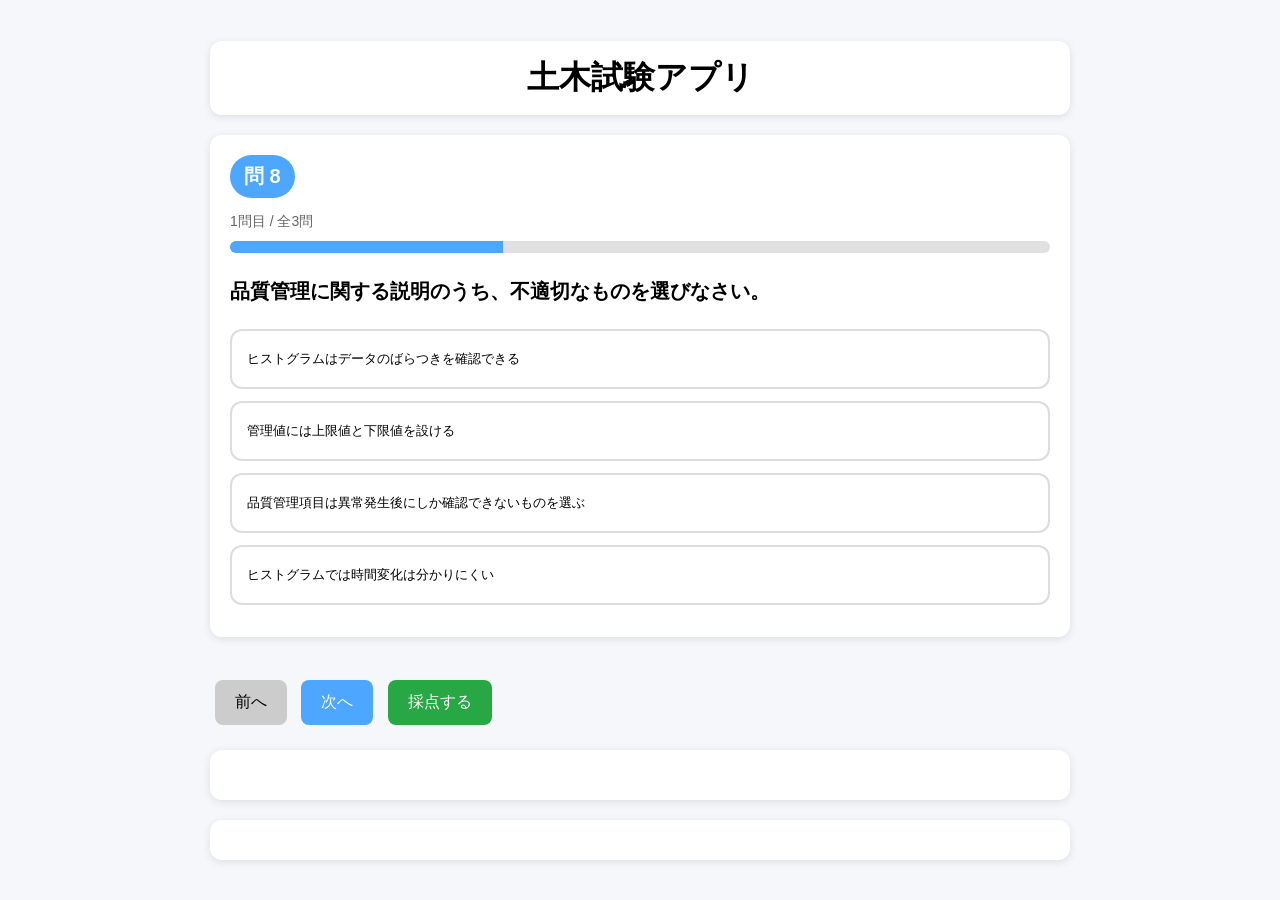
==== index.html @ 4d4f92b4 "Add files via upload" ====
<!DOCTYPE html>
<html lang="ja">
<head>
    <meta charset="UTF-8">
    <title>土木試験アプリ</title>

    <link rel="stylesheet" href="css/style.css">
</head>
<body>

<h1>土木試験アプリ</h1>

<div id="quiz-container">

    <div id="question-number"></div>

    <!-- 進捗表示 -->
<div id="progress-text"></div>

<!-- 進捗バー -->
<div id="progress-container">
    <div id="progress-bar"></div>
</div>

    <h2 id="question"></h2>

    <div id="choices"></div>

</div>

<br>

<button id="prev-btn">前へ</button>

<button id="next-btn">次へ</button>

<button id="score-btn">
採点する
</button>

<div id="result"></div>

<div id="unanswered-area"></div>

<div id="answer-review"></div>

<button
id="restart-btn"
style="display:none;"
>
もう一度挑戦
</button>

<script src="js/questions.js"></script>
<script src="js/script.js"></script>

</body>
</html>
---- css/style.css ----
/* =========================
   全体共通設定
========================= */

* {
    box-sizing: border-box;
}

/* ページ内スクロールを滑らかに */
html {

    scroll-behavior: smooth;

}

body {

    font-family:
    "Hiragino Sans",
    "Yu Gothic",
    sans-serif;

    background: #f5f7fa;

    max-width: 900px;

    margin: 0 auto;

    padding: 20px;

}


/* =========================
   タイトル
========================= */

h1 {

    text-align: center;

    background: white;

    padding: 15px;

    border-radius: 12px;

    box-shadow:
    0 2px 8px
    rgba(0,0,0,0.1);

    margin-bottom: 20px;
}


/* =========================
   問題表示エリア
========================= */

#quiz-container {

    background: white;

    padding: 20px;

    border-radius: 12px;

    box-shadow:
    0 2px 8px
    rgba(0,0,0,0.1);

    margin-bottom: 20px;
}


/* 問題番号 */

#question-number {

    display: inline-block;

    font-size: 20px;

    font-weight: bold;

    color: white;

    background: #4da6ff;

    padding: 8px 14px;

    border-radius: 999px;

    margin-bottom: 15px;

}


/* 問題文 */

#question {

    line-height: 1.8;

    margin-bottom: 20px;

    font-size: 20px;

    font-weight: bold;
}


/* =========================
   選択肢ボタン
========================= */

.choice-btn {

    width: 100%;

    text-align: left;

    min-height: 60px;

    padding: 15px;

    margin-bottom: 12px;

    border: 2px solid #ddd;

    border-radius: 12px;

    background: white;

    cursor: pointer;

    transition:
    all 0.2s ease;

}

/* マウスを乗せた時 */

.choice-btn:hover {

    background: #f0f8ff;
}


/* 選択中 */

.choice-btn.selected {

    background: #d8ecff;

    border-color: #3399ff;

    transform:
    translateY(-3px);

    box-shadow:
    0 6px 12px
    rgba(0,0,0,0.15);

}


/* =========================
   操作ボタン共通
========================= */

#prev-btn,
#next-btn,
#score-btn,
#restart-btn {

    padding: 12px 20px;

    border: none;

    border-radius: 8px;

    cursor: pointer;

    margin: 5px;

    font-size: 16px;
}


/* ボタンホバー */

#prev-btn:hover,
#next-btn:hover,
#score-btn:hover,
#restart-btn:hover {

    opacity: 0.85;
}


/* 前へ */

#prev-btn {

    background: #cccccc;
}


/* 次へ */

#next-btn {

    background: #4da6ff;

    color: white;
}


/* 採点 */

#score-btn {

    background: #28a745;

    color: white;
}


/* もう一度挑戦 */

#restart-btn {

    background: #ff9800;

    color: white;
}


/* =========================
   採点結果
========================= */

#result {

    margin-top: 20px;

    background: #ffffff;

    padding: 25px;

    border-radius: 12px;

    text-align: center;

    box-shadow:
    0 2px 10px
    rgba(0,0,0,0.1);

}

/* =========================
   正答率を巨大表示
========================= */

.score-rate {

    font-size: 32px;

    font-weight: bold;

    color: #28a745;

}

/* =========================
   答え合わせ
========================= */

#answer-review {

    margin-top: 20px;

    background: white;

    padding: 20px;

    border-radius: 12px;

    box-shadow:
    0 2px 8px
    rgba(0,0,0,0.1);
}


/* 正解 */

.correct {

    color: #28a745;

    font-weight: bold;
}


/* 不正解 */

.incorrect {

    color: #dc3545;

    font-weight: bold;
}

/* =========================
   進捗表示
========================= */

#progress-text {

    margin-bottom: 10px;

    font-size: 14px;

    color: #666;

}


/* =========================
   進捗バー外枠
========================= */

#progress-container {

    width: 100%;

    height: 12px;

    background: #e0e0e0;

    border-radius: 999px;

    overflow: hidden;

    margin-bottom: 20px;

}


/* =========================
   進捗バー本体
========================= */

#progress-bar {

    width: 0%;

    height: 100%;

    background: #4da6ff;

    transition: width 0.3s ease;

}

/* =========================
   答え合わせカード
========================= */

.review-card {

    background: #ffffff;

    border-left:
    5px solid #4da6ff;

    padding: 15px;

    margin-bottom: 15px;

    border-radius: 10px;

    box-shadow:
    0 2px 6px
    rgba(0,0,0,0.08);

}


/* =========================
   解説部分
========================= */

.review-card p {

    line-height: 1.8;

    margin: 10px 0;

}


/* =========================
   スマホ対応
========================= */

@media (max-width: 768px) {

    body {

        padding: 10px;
    }

    .choice-btn {

        font-size: 16px;

        padding: 18px;
    }

    #prev-btn,
    #next-btn,
    #score-btn,
    #restart-btn {

        width: 100%;

        margin-bottom: 10px;
    }

}
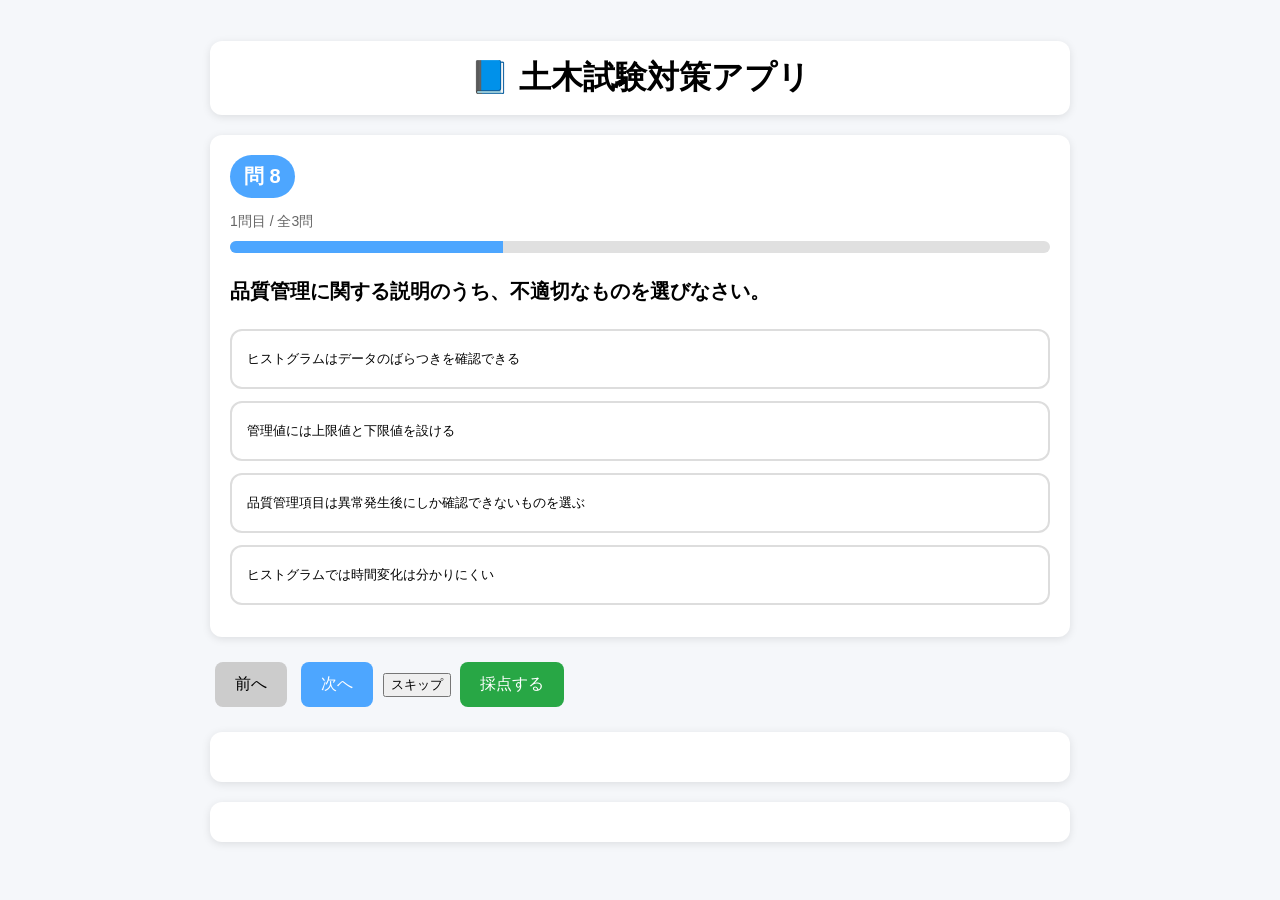
==== commit 83a1bead: "Update index.html" ====
--- a/index.html
+++ b/index.html
@@ -2,13 +2,15 @@
 <html lang="ja">
 <head>
     <meta charset="UTF-8">
+    <meta name="viewport" content="width=device-width, initial-scale=1.0">
+    
     <title>土木試験アプリ</title>
 
     <link rel="stylesheet" href="css/style.css">
 </head>
 <body>
 
-<h1>土木試験アプリ</h1>
+<h1>📘 土木試験対策アプリ</h1>
 
 <div id="quiz-container">
 
@@ -28,15 +30,19 @@
 
 </div>
 
-<br>
+<div id="button-area">
 
-<button id="prev-btn">前へ</button>
+    <button id="prev-btn">前へ</button>
 
-<button id="next-btn">次へ</button>
+    <button id="next-btn">次へ</button>
 
-<button id="score-btn">
-採点する
-</button>
+    <button id="skip-btn">スキップ</button>
+
+    <button id="score-btn">
+        採点する
+    </button>
+
+</div>
 
 <div id="result"></div>
 
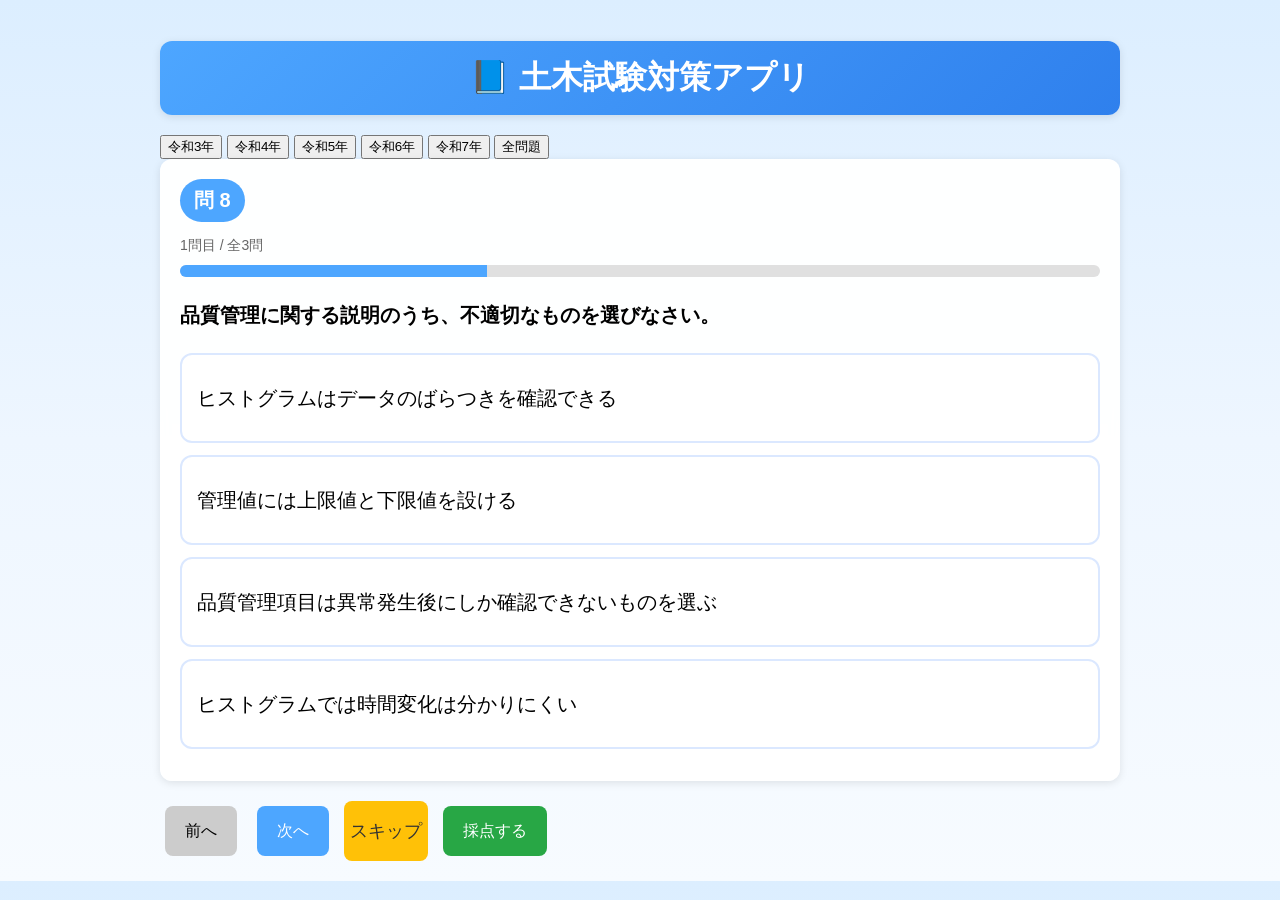
==== commit f3e129c3: "Update index.html" ====
--- a/index.html
+++ b/index.html
@@ -12,6 +12,34 @@
 
 <h1>📘 土木試験対策アプリ</h1>
 
+<div id="year-select">
+
+    <button onclick="loadYear('R3')">
+        令和3年
+    </button>
+
+    <button onclick="loadYear('R4')">
+        令和4年
+    </button>
+
+    <button onclick="loadYear('R5')">
+        令和5年
+    </button>
+
+    <button onclick="loadYear('R6')">
+        令和6年
+    </button>
+
+    <button onclick="loadYear('R7')">
+        令和7年
+    </button>
+
+    <button onclick="loadAllQuestions()">
+        全問題
+    </button>
+
+</div>
+
 <div id="quiz-container">
 
     <div id="question-number"></div>
@@ -25,6 +53,11 @@
 </div>
 
     <h2 id="question"></h2>
+
+    <img
+id="question-image"
+style="display:none;"
+alt="問題図">
 
     <div id="choices"></div>
 
@@ -57,9 +90,14 @@
 もう一度挑戦
 </button>
 
+<script src="js/r3.js"></script>
+<script src="js/r4.js"></script>
+<script src="js/r5.js"></script>
+<script src="js/r6.js"></script>
+<script src="js/r7.js"></script>
+
 <script src="js/questions.js"></script>
 <script src="js/script.js"></script>
-
 </body>
 </html>
 
--- a/css/style.css
+++ b/css/style.css
@@ -20,9 +20,9 @@
     "Yu Gothic",
     sans-serif;
 
-    background: #f5f7fa;
-
-    max-width: 900px;
+    background:linear-gradient(180deg,#dceeff 0%,#eef6ff 50%,#f7fbff 100%);
+
+    max-width: 1000px;
 
     margin: 0 auto;
 
@@ -39,7 +39,9 @@
 
     text-align: center;
 
-    background: white;
+    background:linear-gradient(135deg, #4da6ff,#2f80ed);
+
+    color: white;
 
     padding: 15px;
 
@@ -59,7 +61,9 @@
 
 #quiz-container {
 
-    background: white;
+    background: rgba(255,255,255,0.95);
+
+    backdrop-filter: blur(5px);
 
     padding: 20px;
 
@@ -120,7 +124,9 @@
 
     text-align: left;
 
-    min-height: 60px;
+    min-height: 90px;
+
+    font-size: 20px;
 
     padding: 15px;
 
@@ -130,7 +136,9 @@
 
     border-radius: 12px;
 
-    background: white;
+    background: #ffffff;
+
+    border: 2px solid #dbe8ff;
 
     cursor: pointer;
 
@@ -143,7 +151,8 @@
 
 .choice-btn:hover {
 
-    background: #f0f8ff;
+    background: #eef6ff;
+
 }
 
 
@@ -151,9 +160,10 @@
 
 .choice-btn.selected {
 
-    background: #d8ecff;
-
-    border-color: #3399ff;
+
+    background: #d9ecff;
+
+    border-color: #2f80ed;
 
     transform:
     translateY(-3px);
@@ -187,6 +197,16 @@
     font-size: 16px;
 }
 
+#button-area {
+
+    display: flex;
+
+    gap: 10px;
+
+    margin-top: 20px;
+
+}
+
 
 /* ボタンホバー */
 
@@ -216,6 +236,23 @@
     color: white;
 }
 
+#skip-btn {
+
+    background: #ffc107;
+
+    color: #333;
+
+    border: none;
+
+    border-radius: 8px;
+
+    font-size: 18px;
+
+    min-height: 60px;
+
+    cursor: pointer;
+}
+
 
 /* 採点 */
 
@@ -402,31 +439,125 @@
 
 
 /* =========================
+   未回答ボタン
+========================= */
+
+.unanswered-btn {
+
+    width: 100%;
+
+    min-height: 60px;
+
+    margin-bottom: 10px;
+
+    font-size: 18px;
+
+    border: none;
+
+    border-radius: 10px;
+
+    background: #ff9800;
+
+    color: white;
+
+    cursor: pointer;
+
+    transition: 0.2s;
+
+}
+
+.unanswered-btn:hover {
+
+    opacity: 0.9;
+
+}
+
+/* =========================
+   スキップ
+========================= */
+
+.skipped {
+
+    color: #ff9800;
+
+    font-weight: bold;
+
+}
+
+/* =========================
    スマホ対応
 ========================= */
 
 @media (max-width: 768px) {
 
     body {
-
-        padding: 10px;
+        padding: 12px;
+    }
+
+    h1 {
+        font-size: 28px;
+    }
+
+    #question-number {
+        font-size: 22px;
+        padding: 10px 18px;
+    }
+
+    #question {
+        font-size: 24px;
+        line-height: 2;
     }
 
     .choice-btn {
 
-        font-size: 16px;
-
-        padding: 18px;
+        font-size: 20px;
+
+        min-height: 80px;
+
+        padding: 20px;
+
+        margin-bottom: 15px;
     }
 
     #prev-btn,
     #next-btn,
     #score-btn,
+    #skip-btn,
     #restart-btn {
 
+        display: block;
+
         width: 100%;
 
-        margin-bottom: 10px;
-    }
-
-}+        min-height: 60px;
+
+        font-size: 20px;
+
+        margin: 0 0 12px 0;
+    }
+
+    #progress-text {
+        font-size: 18px;
+    }
+
+    .score-rate {
+        font-size: 42px;
+    }
+
+    #button-area {
+
+    flex-direction: column;
+
+}
+
+}
+
+/* 空の結果エリアは非表示 */
+
+#result:empty,
+#answer-review:empty,
+#unanswered-area:empty {
+
+    display: none;
+
+}
